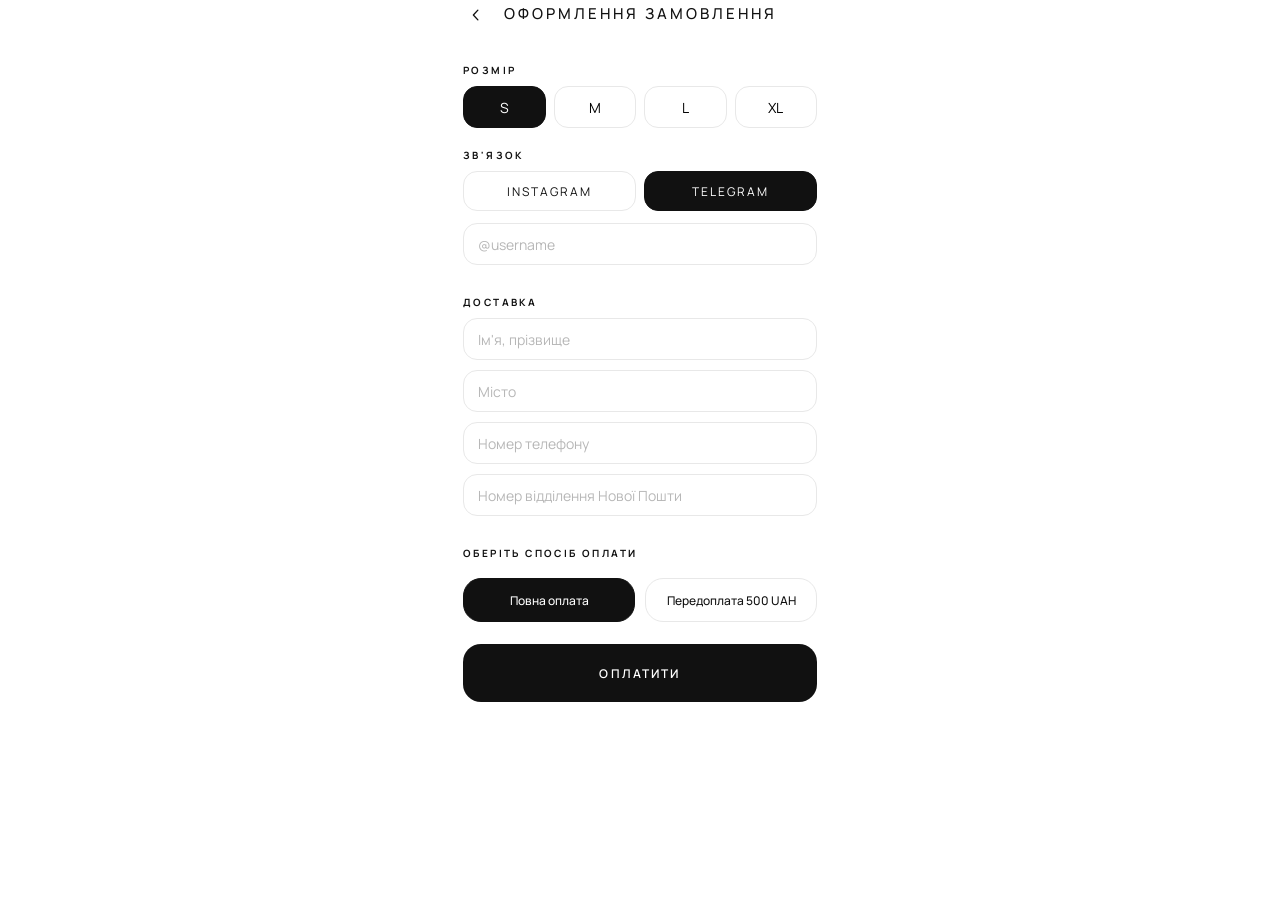
==== checkout.html @ 86451285 "Update checkout.html" ====
<!DOCTYPE html>
<html lang="uk">

<head>

<meta charset="UTF-8">
<meta name="viewport"
content="width=device-width, initial-scale=1.0, maximum-scale=1.0, viewport-fit=cover">

<title>Оформлення замовлення | GOTTI21SV</title>

<link rel="stylesheet" href="checkout.css">

<link rel="preconnect" href="https://fonts.googleapis.com">
<link rel="preconnect" href="https://fonts.gstatic.com" crossorigin>

<link href="https://fonts.googleapis.com/css2?family=Manrope:wght@300;400;500;600&display=swap" rel="stylesheet">

</head>

<body>

<div class="checkout-page">

<div class="checkout-header">

<a href="javascript:history.back()" class="back" aria-label="Назад">

<svg viewBox="0 0 24 24" xmlns="http://www.w3.org/2000/svg">

<path
d="M14.5 5.5L8.5 12L14.5 18.5"
fill="none"
stroke="currentColor"
stroke-width="1.8"
stroke-linecap="round"
stroke-linejoin="round"/>

</svg>

</a>

<h1>ОФОРМЛЕННЯ ЗАМОВЛЕННЯ</h1>

</div>

<div class="product-card">

<img
id="productImage"
src=""
alt="">

<div class="product-info">

<h2 id="productName"></h2>

<p id="productPrice"></p>

</div>

</div>

<form id="checkoutForm">

    <div class="section-title">
        РОЗМІР
    </div>

    <div class="sizes">

        <button type="button" class="size active">S</button>
        <button type="button" class="size">M</button>
        <button type="button" class="size">L</button>
        <button type="button" class="size">XL</button>

    </div>

    <div class="section-title">
        ЗВ'ЯЗОК
    </div>

    <div class="contact-switch">

        <button type="button" class="contact-btn">
            INSTAGRAM
        </button>

        <button type="button" class="contact-btn active">
            TELEGRAM
        </button>

    </div>

    <input
        id="contact"
        type="text"
        class="input"
        placeholder="@username">

    <div class="section-title">
        ДОСТАВКА
    </div>

    <input
        id="name"
        type="text"
        class="input"
        placeholder="Ім'я, прізвище"
        required>

    <input
        id="city"
        type="text"
        class="input"
        placeholder="Місто"
        required>

    <input
        id="phone"
        type="tel"
        class="input"
        placeholder="Номер телефону"
        required>

    <input
        id="department"
        type="text"
        class="input"
        placeholder="Номер відділення Нової Пошти"
        required>


<div class="section-title">

ОБЕРІТЬ СПОСІБ ОПЛАТИ

</div>

<div class="payment-buttons">

<button
type="button"
class="pay-btn active"
data-type="full">

Повна оплата

</button>

<button
type="button"
class="pay-btn"
data-type="deposit">

Передоплата 500 UAH

</button>

</div>

<button
class="submit pay-main"
type="submit">

ОПЛАТИТИ

</button>

<div
id="afterPayment"
style="display:none;">
<div id="orderSummary">

    <p><strong>👤 Ім'я</strong><br>
    <span id="summaryName"></span></p>

    <p><strong>🏙 Місто</strong><br>
    <span id="summaryCity"></span></p>

    <p><strong>📱 Телефон</strong><br>
    <span id="summaryPhone"></span></p>

    <p><strong>📦 Нова Пошта</strong><br>
    <span id="summaryDepartment"></span></p>

    <p><strong>💬 Зв'язок</strong><br>
    <span id="summaryContact"></span></p>

    <p><strong>💳 Оплата</strong><br>
    <span id="summaryPayment"></span></p>

</div>
<p class="payment-info">

Після успішної оплати натисніть кнопку нижче для відправки даних.

</p>

<button
id="sendOrder"
class="submit success-button"
type="button">

ВІДПРАВИТИ ДАНІ ДЛЯ ВІДПРАВКИ

</button>

</div>

</form>
</div>

<script>

const params = new URLSearchParams(window.location.search);

const product = decodeURIComponent(params.get("product") || "");
const price = decodeURIComponent(params.get("price") || "");
const image = decodeURIComponent(params.get("image") || "");
if(!product || !price || !image){

alert("Помилка відкриття товару.");

history.back();

throw new Error("Missing product data");

}

document.getElementById("productName").textContent = product;
const currency = localStorage.getItem("currency") || "UAH";

document.getElementById("productPrice").textContent = price;
document.getElementById("productImage").src = image;
document.getElementById("productImage").loading="eager";
/* ---------- SIZE ---------- */

let selectedSize = "S";

document.querySelectorAll(".size").forEach(btn=>{

btn.addEventListener("click",()=>{

document.querySelectorAll(".size").forEach(b=>b.classList.remove("active"));

btn.classList.add("active");

selectedSize=btn.textContent;

});

});

/* ---------- CONTACT ---------- */

let contactType="Telegram";

document.querySelectorAll(".contact-btn").forEach(btn=>{

btn.addEventListener("click",()=>{

document.querySelectorAll(".contact-btn").forEach(b=>b.classList.remove("active"));

btn.classList.add("active");

contactType=btn.textContent;

});

});
/* ---------- PAYMENT TYPE ---------- */

const currency = localStorage.getItem("currency") || "UAH";

let paymentType =
currency==="EUR"
? "Full payment"
: "Повна оплата";

});

});
/* ---------- SEND ORDER ---------- */

document.getElementById("checkoutForm").addEventListener("submit",async(e)=>{

e.preventDefault();

const order={

product,

price,

image,

size:selectedSize,

contactType,

contact:document.getElementById("contact").value.trim(),

name:document.getElementById("name").value.trim(),

city:document.getElementById("city").value.trim(),

phone:document.getElementById("phone").value.trim(),

department:document.getElementById("department").value.trim(),

};

sessionStorage.setItem("order", JSON.stringify(order));

sessionStorage.setItem("paid","true");

window.open(
"https://send.monobank.ua/jar/AVRkCP9whs",
"_blank"
);

document.querySelector(".sizes").style.display = "none";
document.querySelector(".contact-switch").style.display = "none";

document.querySelectorAll(".section-title")[0].style.display = "none";
document.querySelectorAll(".section-title")[1].style.display = "none";
document.querySelectorAll(".section-title")[2].style.display = "none";
document.querySelectorAll(".section-title")[3].style.display = "none";

document.querySelector(".payment-buttons").style.display = "none";
document.querySelector(".pay-main").style.display = "none";

document.getElementById("afterPayment").style.display = "block";
document.getElementById("contact").style.display = "none";
document.getElementById("name").style.display = "none";
document.getElementById("city").style.display = "none";
document.getElementById("phone").style.display = "none";
document.getElementById("department").style.display = "none";
document.getElementById("summaryName").textContent =
document.getElementById("name").value;

document.getElementById("summaryCity").textContent =
document.getElementById("city").value;

document.getElementById("summaryPhone").textContent =
document.getElementById("phone").value;

document.getElementById("summaryDepartment").textContent =
document.getElementById("department").value;

document.getElementById("summaryContact").textContent =
contactType + ": " + document.getElementById("contact").value;

document.getElementById("summaryPayment").textContent =
paymentType;

});
document.getElementById("sendOrder").addEventListener("click", () => {

const text = `🛒 НОВЕ ЗАМОВЛЕННЯ

👕 Товар:
${product}

💰 Ціна:
${price}

📏 Розмір:
${selectedSize}

💳 Оплата:
${paymentType}

👤 Ім'я:
${document.getElementById("name").value}

📱 Телефон:
${document.getElementById("phone").value}

🏙 Місто:
${document.getElementById("city").value}

📦 Нова Пошта:
${document.getElementById("department").value}

💬 ${contactType}:
${document.getElementById("contact").value}

✅ ОПЛАТА ПРОВЕДЕНА`;

window.open(
`https://t.me/gotti21svv?text=${encodeURIComponent(text)}`,
"_blank"
);

});

</script>

</body>
</html>
---- checkout.css ----
/* ================================================= */
/*                     RESET                          */
/* ================================================= */

*{
margin:0;
padding:0;
box-sizing:border-box;
}

html{
scroll-behavior:smooth;
}

body{

background:#fff;
color:#111;
font-family:"Manrope",sans-serif;
overflow-x:hidden;
-webkit-font-smoothing:antialiased;

}

button,
input,
textarea{

font-family:"Manrope",sans-serif;

}

/* ================================================= */
/*                     PAGE                           */
/* ================================================= */

.checkout-page{
    max-width:390px;
    margin:auto;
    padding:0 18px 30px;
    margin-top:-18px;
    opacity:0;
transform:translateY(16px);
animation:pageIn .65s cubic-bezier(.22,.61,.36,1) forwards;
}

/* ================================================= */
/*                     BACK                           */
/* ================================================= */

.back{
    font-size:28px;
    color:#111;
    text-decoration:none;
    margin-right:10px;
}

.back:hover{
    opacity:.6;
}

.back:hover{

opacity:.55;

}

/* ================================================= */
/*                     LOGO                           */
/* ================================================= */

.logo{

width:140px;

display:block;

margin:-66px -4px 0 auto;

user-select:none;

-webkit-user-drag:none;

}

/* ================================================= */
/*                     TITLE                          */
/* ================================================= */

h1{

text-align:center;

font-size:16px;

font-weight:600;

letter-spacing:.20em;

text-transform:uppercase;

margin:-18px 0 18px;

}

/* ================================================= */
/*                  PRODUCT CARD                      */
/* ================================================= */

.product-card{

display:flex;

flex-direction:column;

align-items:center;

justify-content:center;

text-align:center;

gap:6px;

    margin-top:0;
    padding-top:0;

margin-bottom:18px;

}

.product-card img{

width:115px;

height:auto;

display:block;

object-fit:contain;

margin:0 auto 4px;

user-select:none;

-webkit-user-drag:none;

transition:.35s ease;

margin-top:-10px;

}

.product-info{
    width:100%;
    text-align:center;
}

.product-info h2{

font-size:16px;

font-weight:600;

text-transform:uppercase;

letter-spacing:.04em;

line-height:1.35;

margin-bottom:5px;

}

.product-info p{

font-size:15px;

font-weight:500;

color:#666;

}

/* ================================================= */
/*                     TITLES                         */
/* ================================================= */

.section-title,
.payment-title{

font-size:10px;

font-weight:700;

letter-spacing:.24em;

text-transform:uppercase;

margin:20px 0 9px;

}

/* ================================================= */
/*                     SIZE                           */
/* ================================================= */

.sizes{

display:grid;

grid-template-columns:repeat(4,1fr);

gap:8px;

margin-bottom:18px;

}

.size{

height:42px;

border-radius:14px;

border:1px solid #e8e8e8;

background:#fff;

font-size:14px;

cursor:pointer;

transition:.25s;

}

.size.active{

background:#111;

color:#fff;

border-color:#111;

}

.size:hover{

border-color:#111;

}
/* ================================================= */
/*                  CONTACT                           */
/* ================================================= */

.contact-switch{

display:grid;

grid-template-columns:1fr 1fr;

gap:8px;

margin-bottom:12px;

}

.contact-btn{
    
border-radius:14px;

height:40px;

border:1px solid #e8e8e8;

background:#fff;

color:#111;

font-size:12px;

letter-spacing:.16em;

cursor:pointer;

transition:.25s;

}

.contact-btn.active{

background:#111;

color:#fff;

border-color:#111;

}

.contact-btn:hover{

border-color:#111;

}

/* ================================================= */
/*                    INPUTS                          */
/* ================================================= */

.input{
    
border-radius:14px;

width:100%;

height:42px;

padding:0 14px;

border:1px solid #e8e8e8;

background:#fff;

font-size:14px;

outline:none;

margin-bottom:10px;

transition:.25s;

}

.input:focus{

border-color:#111;

}

.textarea{

border-radius:14px;

width:100%;

height:88px;

padding:14px;

border:1px solid #e8e8e8;

background:#fff;

resize:none;

outline:none;

font-size:14px;

margin-bottom:20px;

transition:.25s;

}

.textarea:focus{

border-color:#111;

}

/* ================================================= */
/*                 PAYMENT BUTTONS                    */
/* ================================================= */

.payment-buttons{

display:flex;

gap:12px;

width:100%;

margin:18px 0 22px;

}

.pay-btn{

flex:1;

height:58px;

border:1px solid #E7E7E7;

border-radius:18px;

background:#fff;

color:#111;

font-size:18px;

font-weight:500;

font-family:'Manrope',sans-serif;

cursor:pointer;

transition:.25s;

}

.pay-btn.active{

background:#111;

color:#fff;

border-color:#111;

}

.pay-btn:hover{

border-color:#111;

}
/* ================================================= */
/*                    MAIN BUTTONS                    */
/* ================================================= */

.submit{

width:76%;

height:48px;

margin:0 auto;

display:block;

border:none;

border-radius:18px;

background:#111;

color:#fff;

font-size:12px;

font-weight:600;

letter-spacing:.18em;

text-transform:uppercase;

cursor:pointer;

transition:.25s;

}

.submit:hover{

opacity:.92;

}

.submit:active{

transform:scale(.985);

}

/* ================================================= */
/*                 SUCCESS BUTTON                     */
/* ================================================= */

.success-button{

display:flex;

align-items:center;

justify-content:center;

background:#1ca64c;

animation:pulse 1s ease infinite;

}

.success-button:hover{

background:#179342;

opacity:1;

}

/* ================================================= */
/*                     INFO                           */
/* ================================================= */

.payment-info{

margin-top:14px;

font-size:11px;

line-height:1.6;

color:#7b7b7b;

text-align:center;

}

/* ================================================= */
/*                    SUPPORT                         */
/* ================================================= */

.support{

margin-top:16px;

text-align:center;

font-size:12px;

color:#888;

line-height:1.6;

}

.support a{

color:#229ED9;

text-decoration:none;

font-weight:600;

}

.support a:hover{

text-decoration:underline;

}

/* ================================================= */
/*                  PLACEHOLDER                       */
/* ================================================= */

::placeholder{

color:#b7b7b7;

}

/* ================================================= */
/*                  ANIMATIONS                        */
/* ================================================= */

@keyframes pageIn{

0%{

opacity:0;
transform:translateY(18px);

}

35%{

opacity:.45;
transform:translateY(10px);

}

70%{

opacity:.82;
transform:translateY(4px);

}

100%{

opacity:1;
transform:translateY(0);

}

}


@keyframes pulse{

0%{

transform:scale(1);

}

50%{

transform:scale(1.03);

}

100%{

transform:scale(1);

}

}

/* ================================================= */
/*                    MOBILE                          */
/* ================================================= */

@media(max-width:480px){

.checkout-page{

padding:2px 16px 40px;

}

.payment-buttons{

gap:6px;

}

.pay-btn{

height:36px;

font-size:11px;

}

.submit{

height:46px;

font-size:12px;

}

.support{

font-size:11px;

}

.payment-info{

font-size:10px;

}

}
body{

opacity:1;
transform:translateY(0);
transition:opacity .35s ease, transform .35s ease;

}
/* ================================================ */
/*                  PAYMENT                          */
/* ================================================ */

.payment-buttons{

display:flex;

gap:10px;

margin-bottom:22px;

}

.pay-btn{

flex:1;

height:44px;

border:1px solid #e8e8e8;

border-radius:18px;

background:#fff;

font-size:12px;

font-weight:500;

cursor:pointer;

transition:.25s;

}

.pay-btn.active{

background:#111;

color:#fff;

border-color:#111;

}

.pay-btn:hover{

border-color:#111;

}

.payment-info{

margin:24px 0 14px;

text-align:center;

font-size:13px;

line-height:1.6;

color:#666;

}

.success-button{

background:#16A34A !important;

}

.success-button:hover{

background:#14863d !important;

opacity:1;

}
.pay-main{

display:block;

width:100%;

height:58px;

margin-top:8px;

border-radius:18px;

}
#orderSummary{

margin:16px 0 20px;

padding:14px 20px;

border:1px solid #ececec;

border-radius:14px;

background:#fff;

text-align:left;

box-sizing:border-box;

}

#orderSummary p{

margin:10px 0;

font-size:15px;

line-height:1.3;

color:#111;

}

#orderSummary strong{

display:block;

font-size:11px;

font-weight:600;

letter-spacing:.18em;

text-transform:uppercase;

color:#888;

margin-bottom:3px;

}
.checkout-header{
    position:relative;
    display:flex;
    align-items:center;
    justify-content:center;
    height:40px;
    margin:8px 0 8px;
}

.back{
    position: absolute;
    left: 4px;
    top: 16px;
    font-size: 18px;
    font-weight: 300;
    text-decoration: none;
    color:#111;
    line-height:1;
}

.back:hover{
    opacity:.6;
}

.back svg{
    width:18px;
    height:18px;
    display:block;
}

.checkout-header h1{
    margin:0;

    font-family:"Manrope",sans-serif;
    font-size:15px;
    font-weight:500;

    letter-spacing:3px;
    text-transform:uppercase;

    color:#111;

    text-align:center;
    
    position: relative;
top: 3px;

}
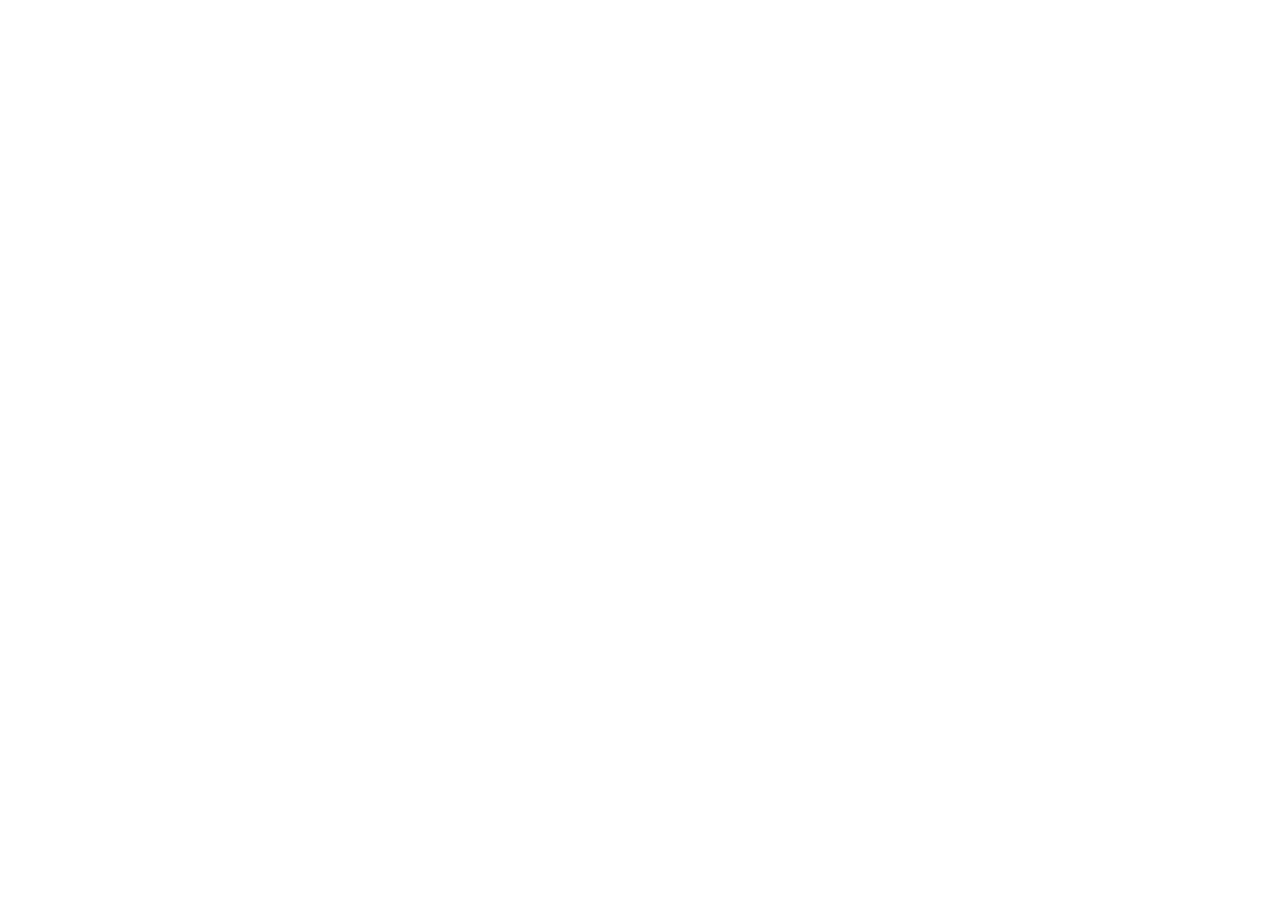
==== commit f91c3dcb: "Update checkout.html" ====
--- a/checkout.html
+++ b/checkout.html
@@ -228,12 +228,46 @@
 
 }
 
+const currency = localStorage.getItem("currency") || "UAH";
+
+/* ---------- CHANGE LANGUAGE ---------- */
+
+if(currency==="EUR"){
+
+document.querySelector(".section-title:nth-of-type(1)").textContent="SIZE";
+
+document.querySelector(".section-title:nth-of-type(2)").textContent="CONTACT";
+
+document.querySelector(".section-title:nth-of-type(3)").textContent="SHIPPING";
+
+document.querySelector(".section-title:nth-of-type(4)").textContent="PAYMENT";
+
+document.querySelector(".pay-btn[data-type='full']").textContent="Full payment";
+
+document.querySelector(".pay-btn[data-type='deposit']").textContent="Deposit €10";
+
+document.querySelector(".pay-main").textContent="PAY";
+
+document.querySelector(".payment-info").textContent=
+"After successful payment, tap the button below to send your order.";
+
+document.getElementById("sendOrder").textContent=
+"SEND ORDER";
+
+document.getElementById("name").placeholder="Full name";
+
+document.getElementById("city").placeholder="City";
+
+document.getElementById("phone").placeholder="Phone number";
+
+document.getElementById("department").placeholder="Address / Delivery";
+
+}
+
 document.getElementById("productName").textContent = product;
-const currency = localStorage.getItem("currency") || "UAH";
-
 document.getElementById("productPrice").textContent = price;
 document.getElementById("productImage").src = image;
-document.getElementById("productImage").loading="eager";
+document.getElementById("productImage").loading = "eager";
 /* ---------- SIZE ---------- */
 
 let selectedSize = "S";
@@ -270,17 +304,42 @@
 
 });
 /* ---------- PAYMENT TYPE ---------- */
-
-const currency = localStorage.getItem("currency") || "UAH";
 
 let paymentType =
 currency==="EUR"
 ? "Full payment"
 : "Повна оплата";
 
-});
-
-});
+document.querySelectorAll(".pay-btn").forEach(btn=>{
+
+btn.addEventListener("click",()=>{
+
+document.querySelectorAll(".pay-btn").forEach(b=>b.classList.remove("active"));
+
+btn.classList.add("active");
+
+if(currency==="EUR"){
+
+paymentType = btn.dataset.type==="deposit"
+
+? "Deposit €10"
+
+: "Full payment";
+
+}else{
+
+paymentType = btn.dataset.type==="deposit"
+
+? "Передоплата 500 UAH"
+
+: "Повна оплата";
+
+}
+
+});
+
+});
+
 /* ---------- SEND ORDER ---------- */
 
 document.getElementById("checkoutForm").addEventListener("submit",async(e)=>{
@@ -358,7 +417,40 @@
 });
 document.getElementById("sendOrder").addEventListener("click", () => {
 
-const text = `🛒 НОВЕ ЗАМОВЛЕННЯ
+const text = currency==="EUR"
+
+? `🛒 NEW ORDER
+
+👕 Product:
+${product}
+
+💰 Price:
+${price}
+
+📏 Size:
+${selectedSize}
+
+💳 Payment:
+${paymentType}
+
+👤 Name:
+${document.getElementById("name").value}
+
+📱 Phone:
+${document.getElementById("phone").value}
+
+🏙 City:
+${document.getElementById("city").value}
+
+📦 Address:
+${document.getElementById("department").value}
+
+💬 ${contactType}:
+${document.getElementById("contact").value}
+
+✅ PAID`
+
+: `🛒 НОВЕ ЗАМОВЛЕННЯ
 
 👕 Товар:
 ${product}
